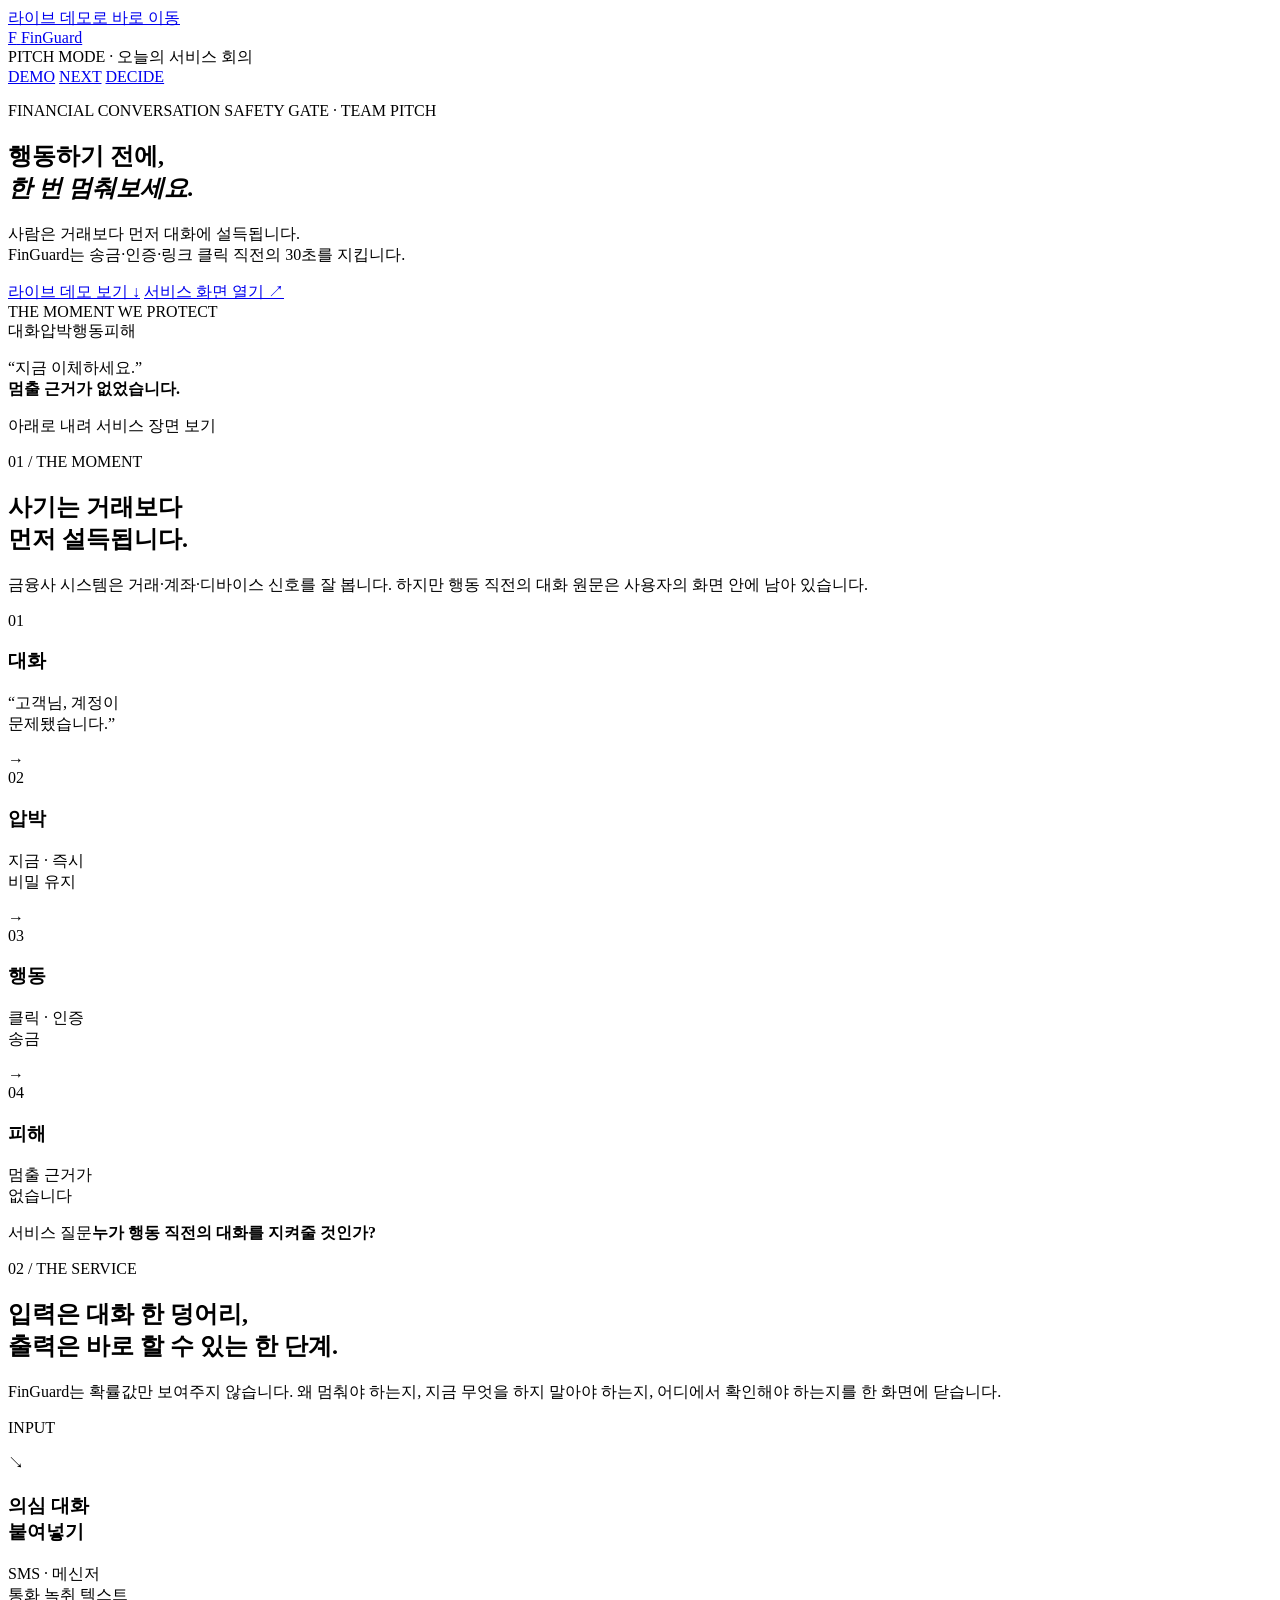
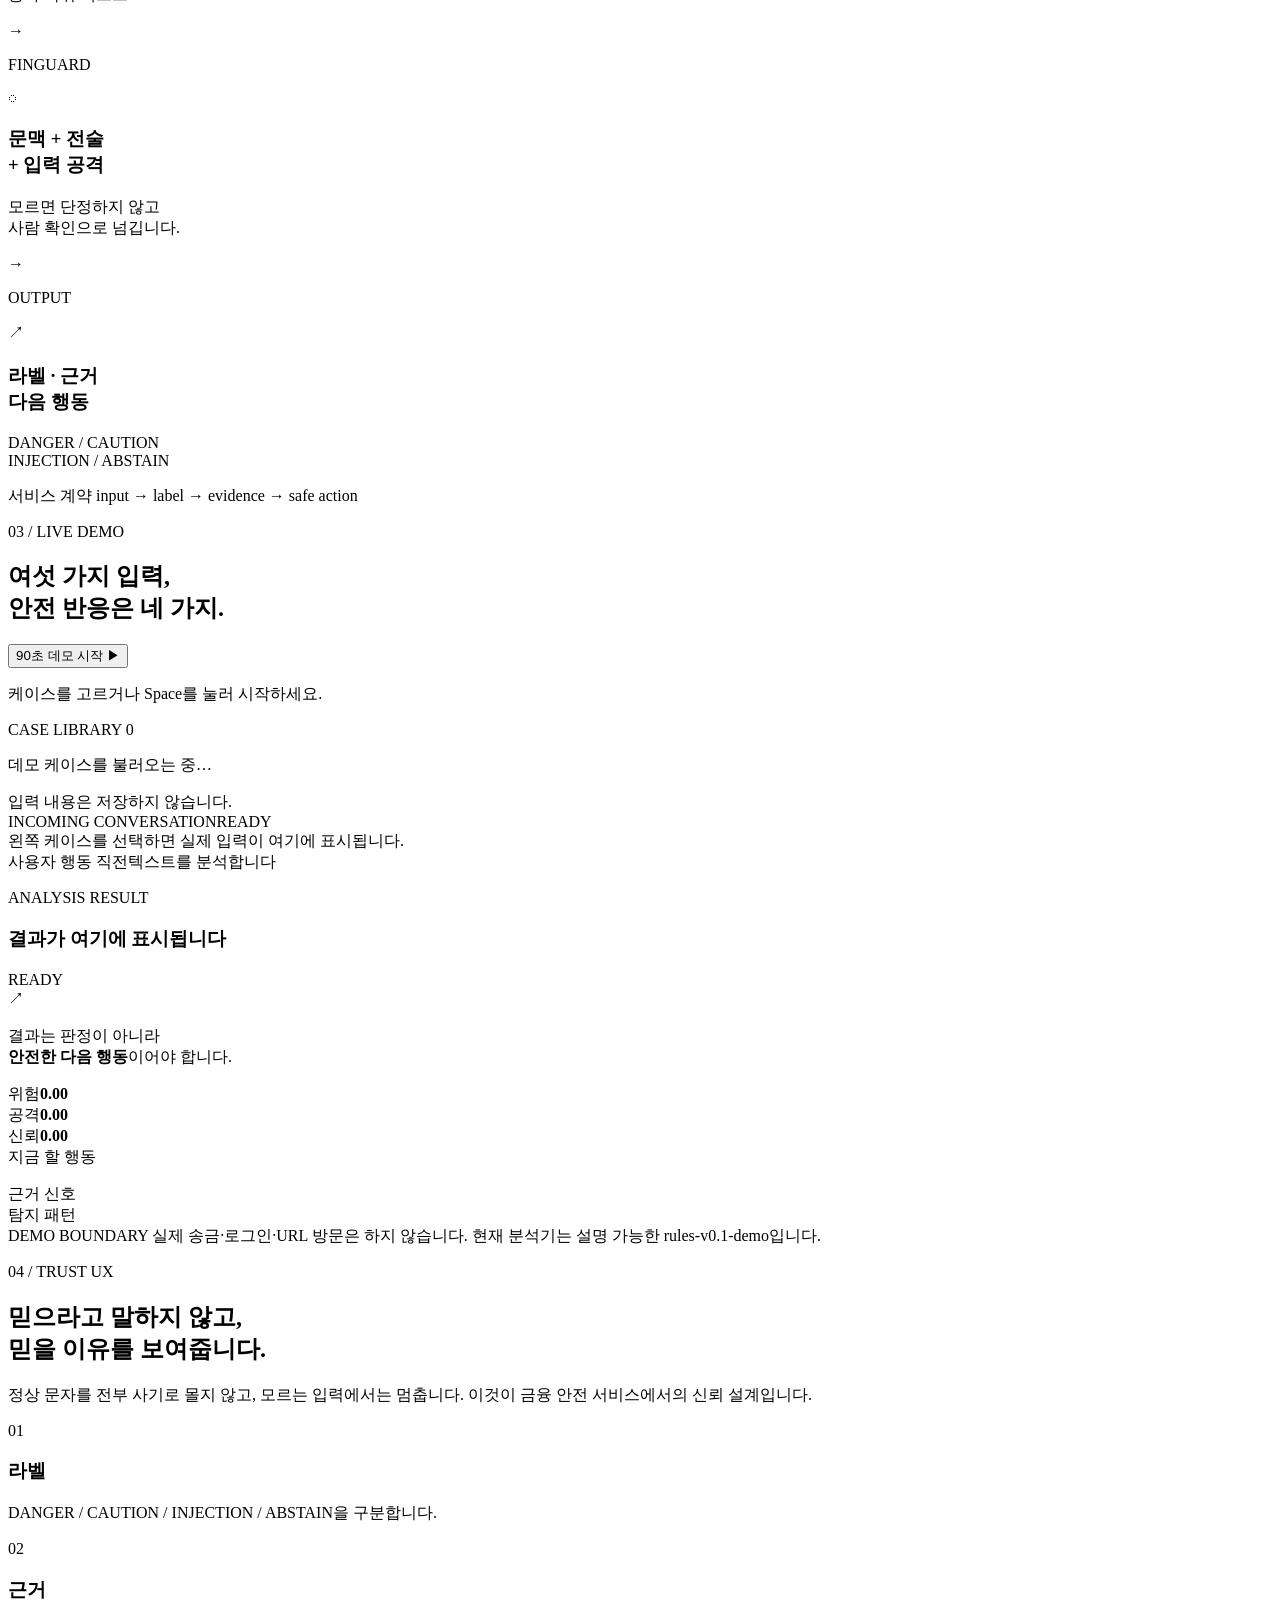
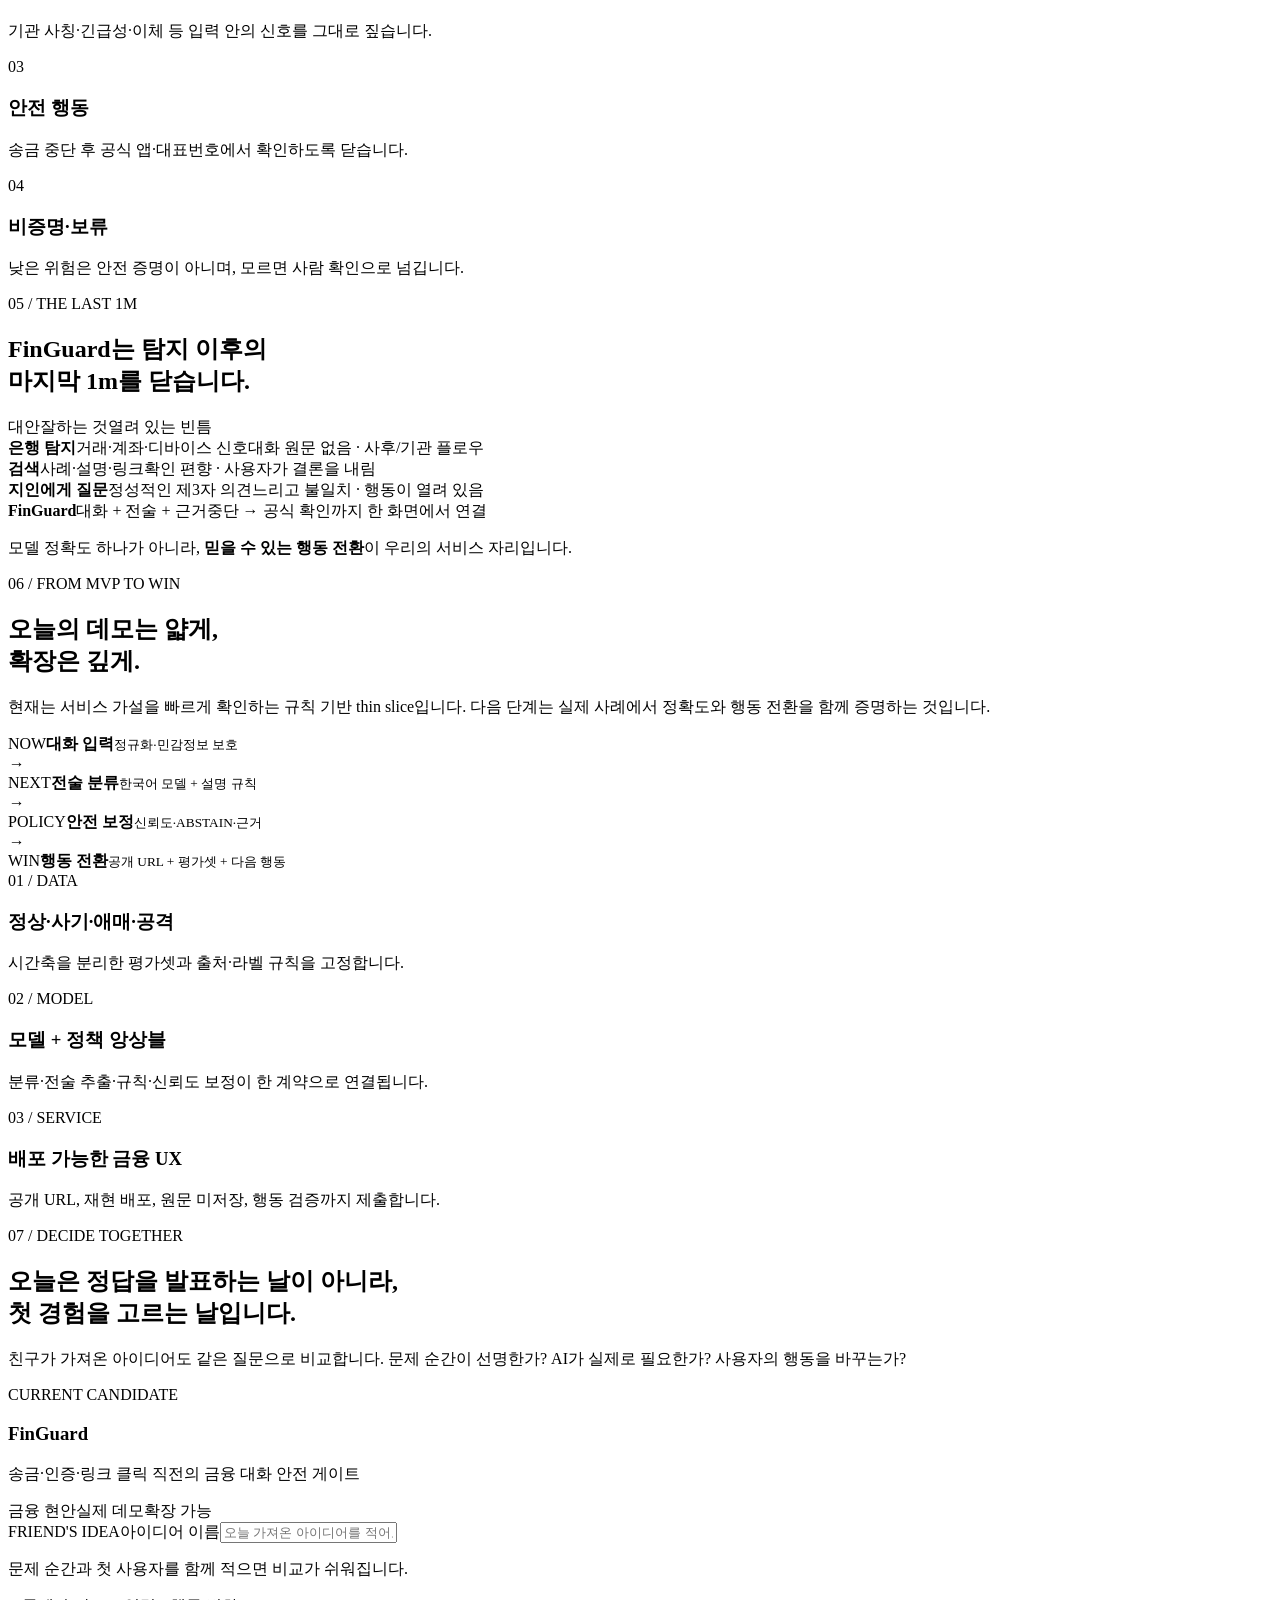
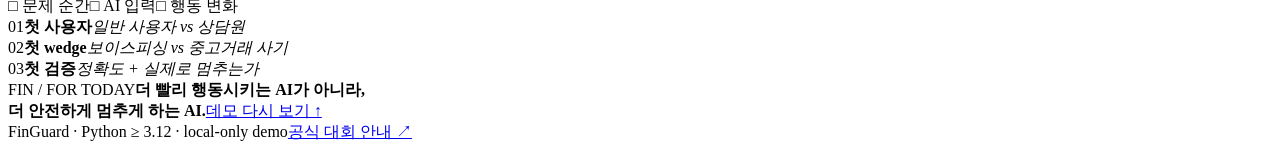
==== web/pitch.html @ 7140714a "feat: add meeting pitch mode and richer demo" ====
<!doctype html>
<html lang="ko">
  <head>
    <meta charset="utf-8" />
    <meta name="viewport" content="width=device-width, initial-scale=1" />
    <meta name="theme-color" content="#08111f" />
    <meta name="description" content="FinGuard 팀 미팅 발표 모드" />
    <title>FinGuard · 발표 모드</title>
    <link rel="icon" href="/favicon.svg" type="image/svg+xml" />
    <link rel="stylesheet" href="/pitch.css" />
  </head>
  <body class="pitch-page">
    <a class="skip-link" href="#pitch-demo">라이브 데모로 바로 이동</a>
    <header class="pitch-header">
      <a class="pitch-brand" href="/" aria-label="FinGuard 서비스 화면으로 이동">
        <span class="brand-mark">F</span>
        <span>FinGuard</span>
      </a>
      <div class="pitch-meta"><span class="live-dot"></span> PITCH MODE <span class="meta-divider">·</span> 오늘의 서비스 회의</div>
      <nav class="pitch-nav" aria-label="발표 섹션">
        <a href="#pitch-demo">DEMO</a>
        <a href="#expansion">NEXT</a>
        <a href="#decision">DECIDE</a>
      </nav>
    </header>

    <div class="progress-rail" aria-label="발표 진행률">
      <span class="progress-line"></span>
      <a href="#thesis" data-progress="thesis" aria-label="주장"></a>
      <a href="#moment" data-progress="moment" aria-label="문제 순간"></a>
      <a href="#service" data-progress="service" aria-label="서비스"></a>
      <a href="#pitch-demo" data-progress="pitch-demo" aria-label="라이브 데모"></a>
      <a href="#trust" data-progress="trust" aria-label="신뢰 경험"></a>
      <a href="#competition" data-progress="competition" aria-label="경쟁력"></a>
      <a href="#expansion" data-progress="expansion" aria-label="확장"></a>
      <a href="#decision" data-progress="decision" aria-label="결정"></a>
    </div>

    <main id="main-content">
      <section id="thesis" class="pitch-section hero-section" data-section="thesis">
        <div class="section-inner hero-inner">
          <div class="hero-copy">
            <p class="eyebrow">FINANCIAL CONVERSATION SAFETY GATE <span>·</span> TEAM PITCH</p>
            <h1>행동하기 전에,<br /><em>한 번 멈춰보세요.</em></h1>
            <p class="hero-lede">사람은 거래보다 먼저 대화에 설득됩니다.<br />FinGuard는 송금·인증·링크 클릭 직전의 30초를 지킵니다.</p>
            <div class="hero-actions">
              <a class="pitch-button pitch-button-primary" href="#pitch-demo">라이브 데모 보기 <span>↓</span></a>
              <a class="pitch-button pitch-button-quiet" href="/">서비스 화면 열기 <span>↗</span></a>
            </div>
          </div>
          <div class="hero-signal" aria-label="서비스 핵심 흐름">
            <div class="signal-caption">THE MOMENT WE PROTECT</div>
            <div class="signal-track">
              <span>대화</span><i></i><span>압박</span><i></i><span class="signal-hot">행동</span><i></i><span>피해</span>
            </div>
            <p>“지금 이체하세요.”<br /><strong>멈출 근거가 없었습니다.</strong></p>
          </div>
        </div>
        <div class="scroll-cue"><span></span> 아래로 내려 서비스 장면 보기</div>
      </section>

      <section id="moment" class="pitch-section light-section" data-section="moment">
        <div class="section-inner">
          <div class="section-heading split-heading">
            <div>
              <p class="section-index">01 / THE MOMENT</p>
              <h2>사기는 거래보다<br /><span>먼저 설득됩니다.</span></h2>
            </div>
            <p class="section-intro">금융사 시스템은 거래·계좌·디바이스 신호를 잘 봅니다. 하지만 행동 직전의 대화 원문은 사용자의 화면 안에 남아 있습니다.</p>
          </div>
          <div class="moment-track" aria-label="피해가 만들어지는 순서">
            <article class="moment-step"><span>01</span><h3>대화</h3><p>“고객님, 계정이<br />문제됐습니다.”</p></article>
            <div class="moment-arrow">→</div>
            <article class="moment-step"><span>02</span><h3>압박</h3><p>지금 · 즉시<br />비밀 유지</p></article>
            <div class="moment-arrow">→</div>
            <article class="moment-step moment-step-hot"><span>03</span><h3>행동</h3><p>클릭 · 인증<br />송금</p></article>
            <div class="moment-arrow">→</div>
            <article class="moment-step"><span>04</span><h3>피해</h3><p>멈출 근거가<br />없습니다</p></article>
          </div>
          <div class="question-strip"><span>서비스 질문</span><strong>누가 행동 직전의 대화를 지켜줄 것인가?</strong></div>
        </div>
      </section>

      <section id="service" class="pitch-section service-section" data-section="service">
        <div class="section-inner">
          <div class="section-heading">
            <p class="section-index">02 / THE SERVICE</p>
            <h2>입력은 대화 한 덩어리,<br /><span>출력은 바로 할 수 있는 한 단계.</span></h2>
            <p class="section-intro">FinGuard는 확률값만 보여주지 않습니다. 왜 멈춰야 하는지, 지금 무엇을 하지 말아야 하는지, 어디에서 확인해야 하는지를 한 화면에 닫습니다.</p>
          </div>
          <div class="service-flow">
            <article class="flow-block flow-input"><p class="flow-kicker">INPUT</p><div class="flow-icon">↘</div><h3>의심 대화<br />붙여넣기</h3><p>SMS · 메신저<br />통화 녹취 텍스트</p></article>
            <div class="flow-connector">→</div>
            <article class="flow-block flow-engine"><p class="flow-kicker">FINGUARD</p><div class="flow-icon">◌</div><h3>문맥 + 전술<br />+ 입력 공격</h3><p>모르면 단정하지 않고<br />사람 확인으로 넘깁니다.</p></article>
            <div class="flow-connector">→</div>
            <article class="flow-block flow-output"><p class="flow-kicker">OUTPUT</p><div class="flow-icon">↗</div><h3>라벨 · 근거<br />다음 행동</h3><p>DANGER / CAUTION<br />INJECTION / ABSTAIN</p></article>
          </div>
          <p class="service-caption"><span>서비스 계약</span> input → label → evidence → safe action</p>
        </div>
      </section>

      <section id="pitch-demo" class="pitch-section demo-section" data-section="pitch-demo">
        <div class="section-inner">
          <div class="section-heading demo-heading">
            <div>
              <p class="section-index">03 / LIVE DEMO</p>
              <h2>여섯 가지 입력,<br /><span>안전 반응은 네 가지.</span></h2>
            </div>
            <div class="demo-heading-actions">
              <button id="sequence-start" class="pitch-button pitch-button-primary" type="button">90초 데모 시작 <span>▶</span></button>
              <p id="sequence-status" class="sequence-status" role="status">케이스를 고르거나 Space를 눌러 시작하세요.</p>
            </div>
          </div>
          <div class="demo-stage">
            <aside class="case-rail" aria-label="데모 케이스">
              <div class="case-rail-label">CASE LIBRARY <span id="case-count">0</span></div>
              <div id="pitch-cases" class="pitch-cases">
                <p class="loading-note">데모 케이스를 불러오는 중…</p>
              </div>
              <div class="case-rail-note"><span class="dot-lime"></span> 입력 내용은 저장하지 않습니다.</div>
            </aside>
            <div class="demo-conversation">
              <div class="conversation-top"><span class="mini-label">INCOMING CONVERSATION</span><span id="pitch-case-id" class="case-id">READY</span></div>
              <div id="pitch-message" class="message-bubble empty-message">왼쪽 케이스를 선택하면 실제 입력이 여기에 표시됩니다.</div>
              <div class="conversation-hint"><span>사용자 행동 직전</span><span>텍스트를 분석합니다</span></div>
            </div>
            <article id="pitch-result" class="pitch-result is-empty" aria-live="polite">
              <div class="result-top"><div><p class="mini-label">ANALYSIS RESULT</p><h3 id="pitch-result-title">결과가 여기에 표시됩니다</h3></div><span id="pitch-result-label" class="result-pill">READY</span></div>
              <div id="pitch-empty" class="pitch-empty"><span class="empty-mark">↗</span><p>결과는 판정이 아니라<br /><strong>안전한 다음 행동</strong>이어야 합니다.</p></div>
              <div id="pitch-result-body" class="pitch-result-body is-hidden">
                <div class="pitch-score-grid"><div><span>위험</span><strong id="pitch-risk">0.00</strong></div><div><span>공격</span><strong id="pitch-injection">0.00</strong></div><div><span>신뢰</span><strong id="pitch-confidence">0.00</strong></div></div>
                <div class="pitch-action"><span class="action-label">지금 할 행동</span><p id="pitch-safe-action"></p></div>
                <div class="pitch-evidence-wrap"><span class="action-label">근거 신호</span><div id="pitch-evidence" class="pitch-chips"></div></div>
                <div class="pitch-reason-wrap"><span class="action-label">탐지 패턴</span><div id="pitch-reasons" class="pitch-chips pitch-chips-muted"></div></div>
              </div>
            </article>
          </div>
          <div class="demo-footnote"><span>DEMO BOUNDARY</span> 실제 송금·로그인·URL 방문은 하지 않습니다. 현재 분석기는 설명 가능한 rules-v0.1-demo입니다.</div>
        </div>
      </section>

      <section id="trust" class="pitch-section light-section" data-section="trust">
        <div class="section-inner">
          <div class="section-heading split-heading">
            <div><p class="section-index">04 / TRUST UX</p><h2>믿으라고 말하지 않고,<br /><span>믿을 이유를 보여줍니다.</span></h2></div>
            <p class="section-intro">정상 문자를 전부 사기로 몰지 않고, 모르는 입력에서는 멈춥니다. 이것이 금융 안전 서비스에서의 신뢰 설계입니다.</p>
          </div>
          <div class="trust-grid">
            <article><span class="trust-number">01</span><h3>라벨</h3><p>DANGER / CAUTION / INJECTION / ABSTAIN을 구분합니다.</p></article>
            <article><span class="trust-number">02</span><h3>근거</h3><p>기관 사칭·긴급성·이체 등 입력 안의 신호를 그대로 짚습니다.</p></article>
            <article><span class="trust-number">03</span><h3>안전 행동</h3><p>송금 중단 후 공식 앱·대표번호에서 확인하도록 닫습니다.</p></article>
            <article class="trust-card-caution"><span class="trust-number">04</span><h3>비증명·보류</h3><p>낮은 위험은 안전 증명이 아니며, 모르면 사람 확인으로 넘깁니다.</p></article>
          </div>
        </div>
      </section>

      <section id="competition" class="pitch-section competition-section" data-section="competition">
        <div class="section-inner">
          <div class="section-heading"><p class="section-index">05 / THE LAST 1M</p><h2>FinGuard는 탐지 이후의<br /><span>마지막 1m를 닫습니다.</span></h2></div>
          <div class="competition-table" role="table" aria-label="대안과 FinGuard 비교">
            <div class="competition-row competition-head" role="row"><span role="columnheader">대안</span><span role="columnheader">잘하는 것</span><span role="columnheader">열려 있는 빈틈</span></div>
            <div class="competition-row" role="row"><strong>은행 탐지</strong><span>거래·계좌·디바이스 신호</span><span>대화 원문 없음 · 사후/기관 플로우</span></div>
            <div class="competition-row" role="row"><strong>검색</strong><span>사례·설명·링크</span><span>확인 편향 · 사용자가 결론을 내림</span></div>
            <div class="competition-row" role="row"><strong>지인에게 질문</strong><span>정성적인 제3자 의견</span><span>느리고 불일치 · 행동이 열려 있음</span></div>
            <div class="competition-row competition-winner" role="row"><strong>FinGuard</strong><span>대화 + 전술 + 근거</span><span>중단 → 공식 확인까지 한 화면에서 연결</span></div>
          </div>
          <p class="competition-claim">모델 정확도 하나가 아니라, <strong>믿을 수 있는 행동 전환</strong>이 우리의 서비스 자리입니다.</p>
        </div>
      </section>

      <section id="expansion" class="pitch-section expansion-section" data-section="expansion">
        <div class="section-inner">
          <div class="section-heading split-heading"><div><p class="section-index">06 / FROM MVP TO WIN</p><h2>오늘의 데모는 얇게,<br /><span>확장은 깊게.</span></h2></div><p class="section-intro">현재는 서비스 가설을 빠르게 확인하는 규칙 기반 thin slice입니다. 다음 단계는 실제 사례에서 정확도와 행동 전환을 함께 증명하는 것입니다.</p></div>
          <div class="expansion-flow" aria-label="우승용 서비스 확장 구조">
            <div class="expand-node"><span>NOW</span><strong>대화 입력</strong><small>정규화·민감정보 보호</small></div><i>→</i><div class="expand-node"><span>NEXT</span><strong>전술 분류</strong><small>한국어 모델 + 설명 규칙</small></div><i>→</i><div class="expand-node"><span>POLICY</span><strong>안전 보정</strong><small>신뢰도·ABSTAIN·근거</small></div><i>→</i><div class="expand-node expand-node-final"><span>WIN</span><strong>행동 전환</strong><small>공개 URL + 평가셋 + 다음 행동</small></div>
          </div>
          <div class="roadmap-grid"><article><span>01 / DATA</span><h3>정상·사기·애매·공격</h3><p>시간축을 분리한 평가셋과 출처·라벨 규칙을 고정합니다.</p></article><article><span>02 / MODEL</span><h3>모델 + 정책 앙상블</h3><p>분류·전술 추출·규칙·신뢰도 보정이 한 계약으로 연결됩니다.</p></article><article><span>03 / SERVICE</span><h3>배포 가능한 금융 UX</h3><p>공개 URL, 재현 배포, 원문 미저장, 행동 검증까지 제출합니다.</p></article></div>
        </div>
      </section>

      <section id="decision" class="pitch-section decision-section" data-section="decision">
        <div class="section-inner">
          <div class="section-heading"><p class="section-index">07 / DECIDE TOGETHER</p><h2>오늘은 정답을 발표하는 날이 아니라,<br /><span>첫 경험을 고르는 날입니다.</span></h2><p class="section-intro">친구가 가져온 아이디어도 같은 질문으로 비교합니다. 문제 순간이 선명한가? AI가 실제로 필요한가? 사용자의 행동을 바꾸는가?</p></div>
          <div class="decision-grid">
            <article class="decision-card decision-card-current"><span class="decision-label">CURRENT CANDIDATE</span><h3>FinGuard</h3><p>송금·인증·링크 클릭 직전의 금융 대화 안전 게이트</p><div class="decision-tags"><span>금융 현안</span><span>실제 데모</span><span>확장 가능</span></div></article>
            <article class="decision-card decision-card-friend"><span class="decision-label">FRIEND'S IDEA</span><label for="friend-idea">아이디어 이름</label><input id="friend-idea" type="text" placeholder="오늘 가져온 아이디어를 적어보세요" maxlength="80" /><p id="friend-idea-preview">문제 순간과 첫 사용자를 함께 적으면 비교가 쉬워집니다.</p><div class="decision-checks"><span>□ 문제 순간</span><span>□ AI 입력</span><span>□ 행동 변화</span></div></article>
          </div>
          <div class="decision-list"><div><span>01</span><strong>첫 사용자</strong><em>일반 사용자 vs 상담원</em></div><div><span>02</span><strong>첫 wedge</strong><em>보이스피싱 vs 중고거래 사기</em></div><div><span>03</span><strong>첫 검증</strong><em>정확도 + 실제로 멈추는가</em></div></div>
          <div class="closing-line"><span>FIN / FOR TODAY</span><strong>더 빨리 행동시키는 AI가 아니라,<br />더 안전하게 멈추게 하는 AI.</strong><a class="pitch-button pitch-button-primary" href="#pitch-demo">데모 다시 보기 ↑</a></div>
        </div>
      </section>
    </main>

    <footer class="pitch-footer"><span>FinGuard · Python ≥ 3.12 · local-only demo</span><a href="https://daker.ai/public/hackathons/2026-finance-ai-challenge" target="_blank" rel="noreferrer">공식 대회 안내 ↗</a></footer>
    <script src="/pitch.js"></script>
  </body>
</html>
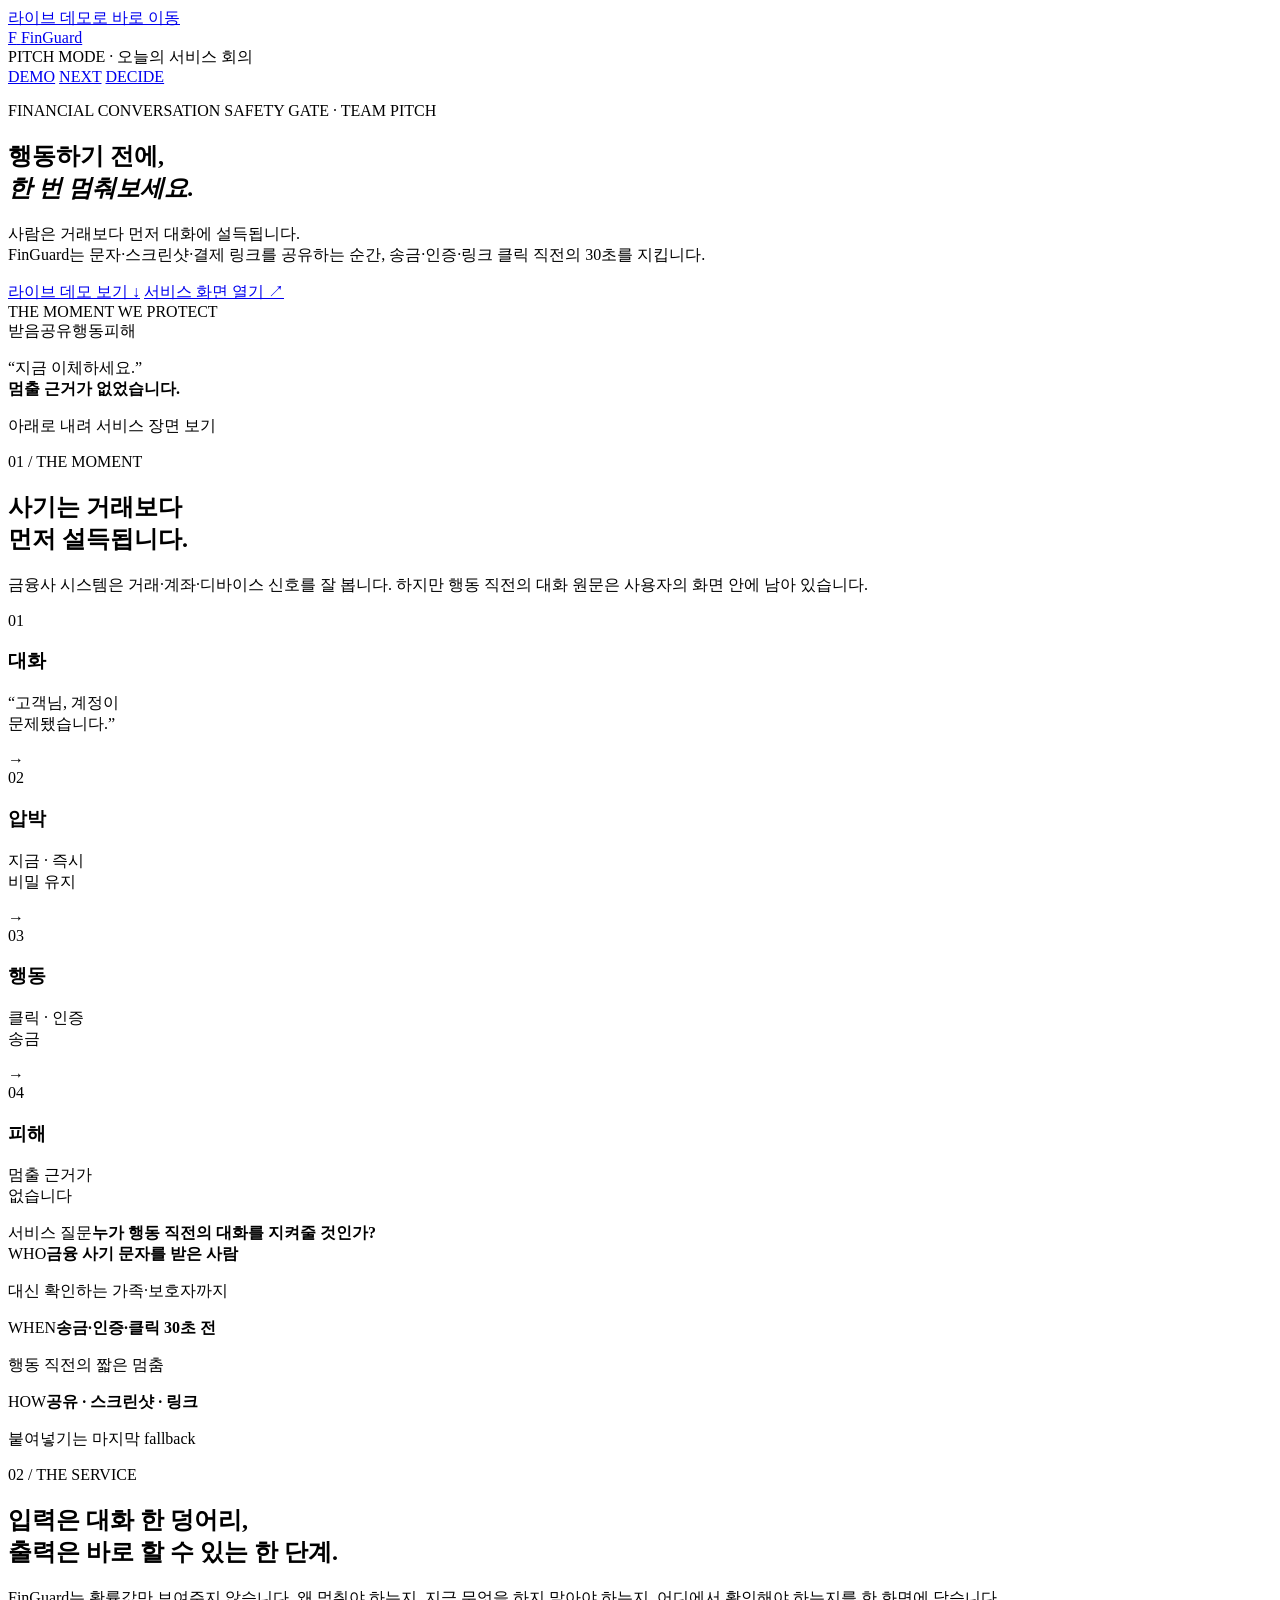
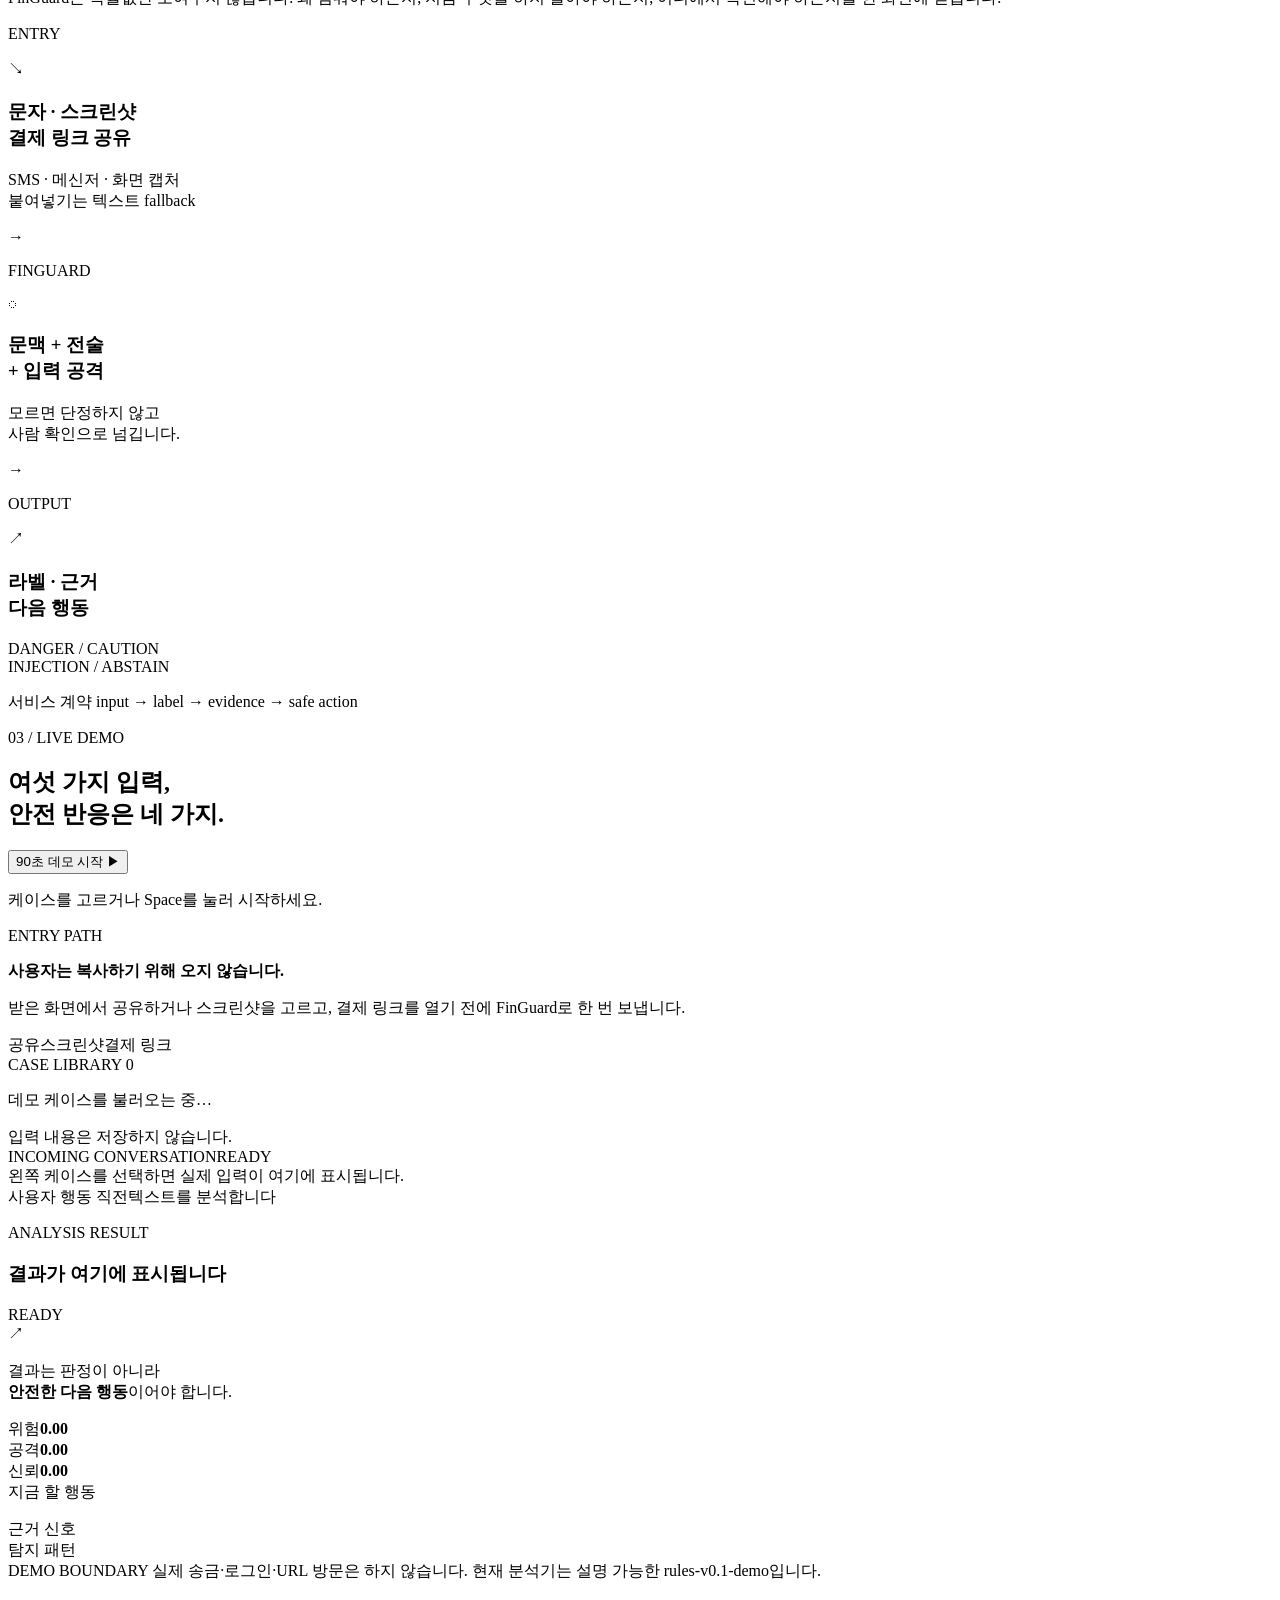
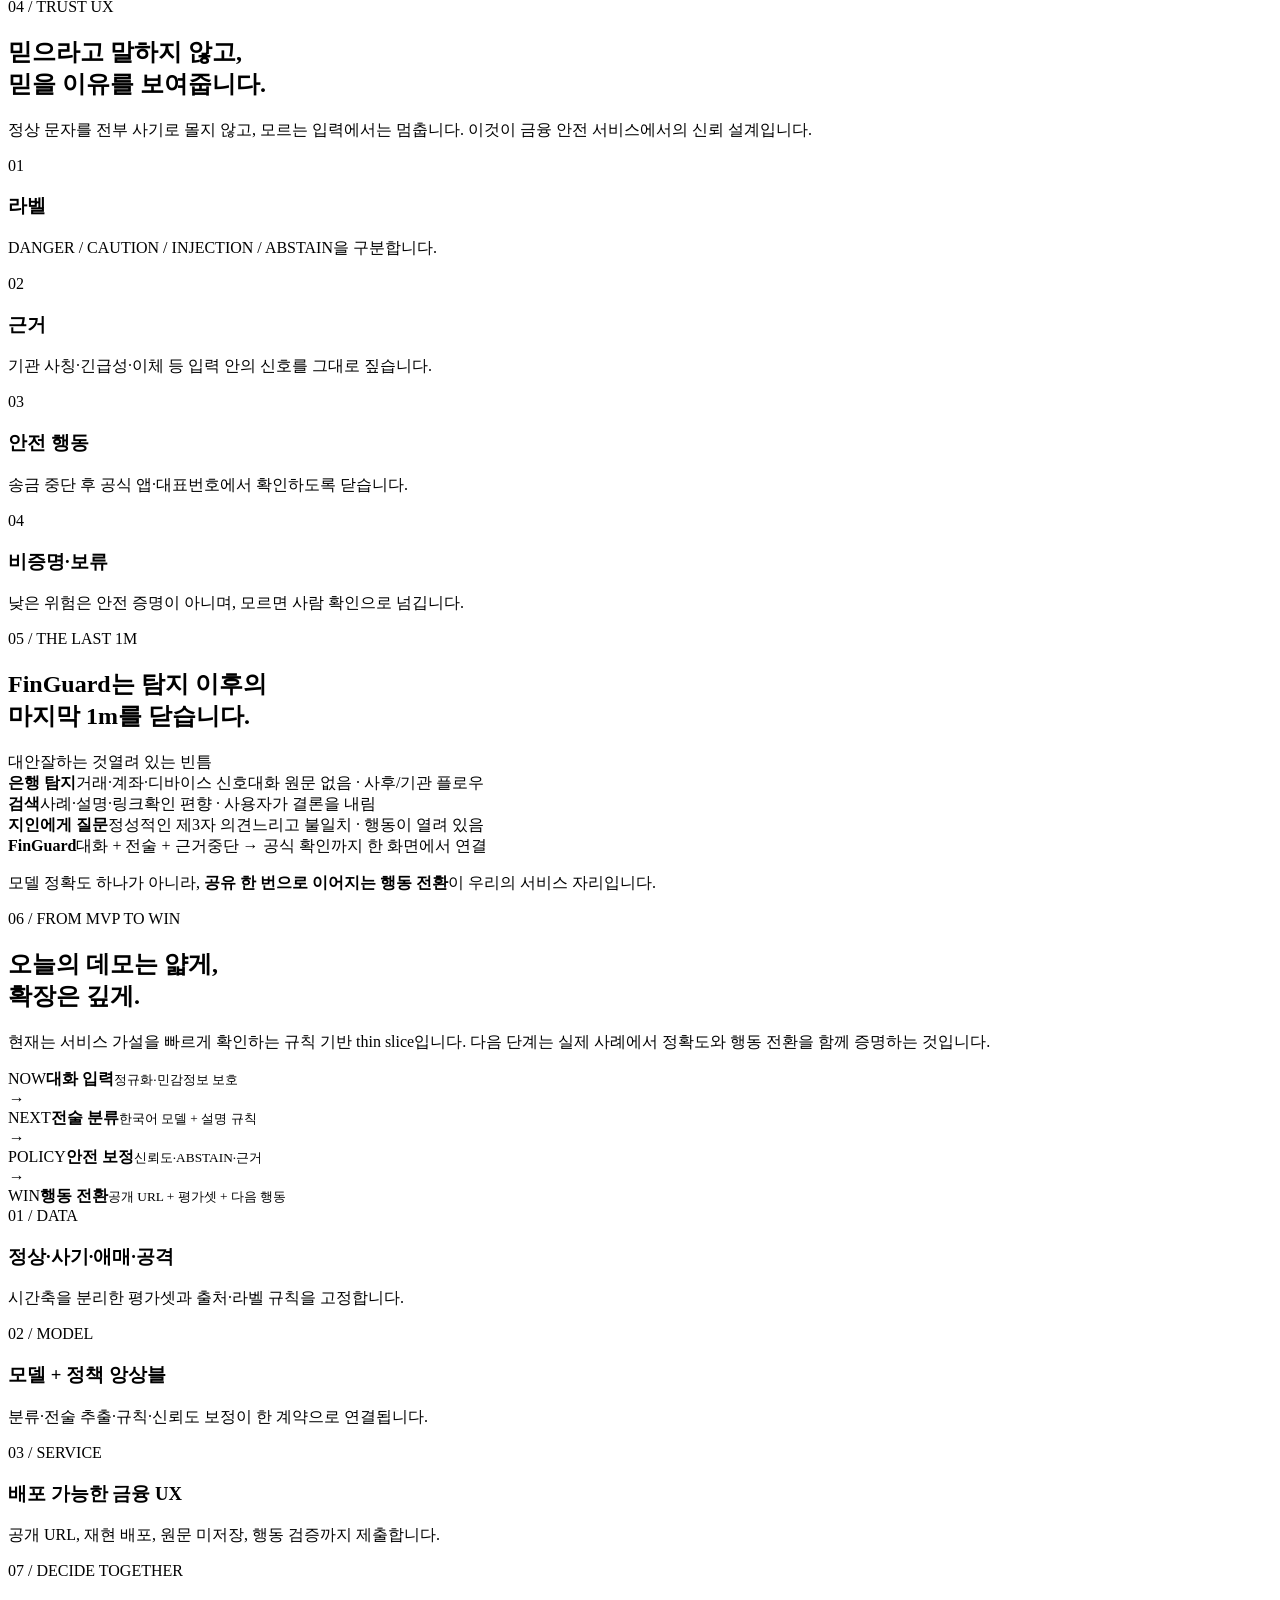
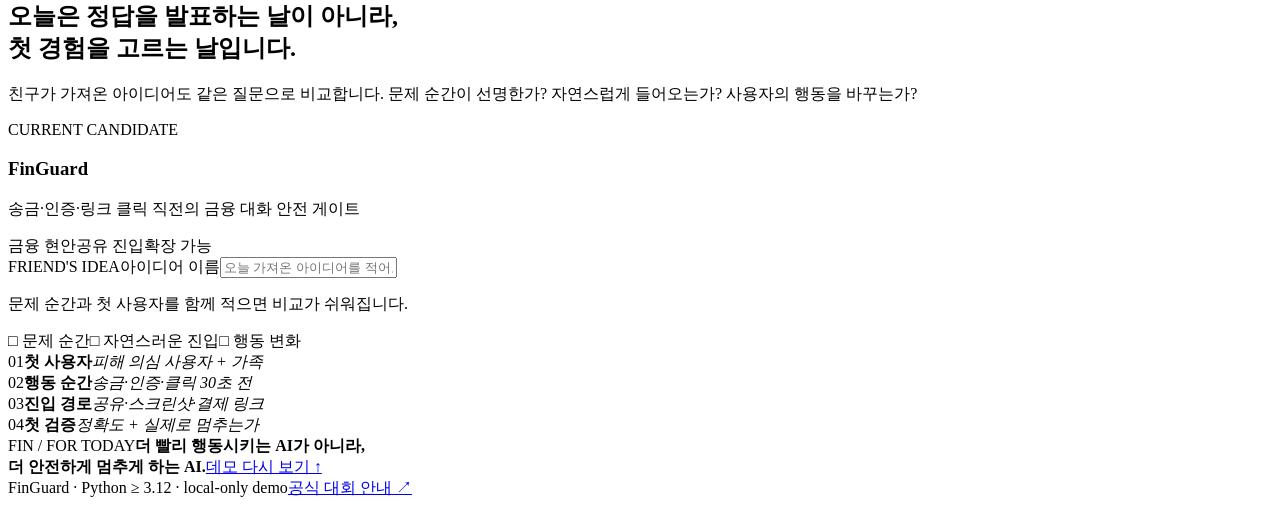
==== commit 394e5144: "feat: add low-friction safety gate entry paths" ====
--- a/web/pitch.html
+++ b/web/pitch.html
@@ -42,7 +42,7 @@
           <div class="hero-copy">
             <p class="eyebrow">FINANCIAL CONVERSATION SAFETY GATE <span>·</span> TEAM PITCH</p>
             <h1>행동하기 전에,<br /><em>한 번 멈춰보세요.</em></h1>
-            <p class="hero-lede">사람은 거래보다 먼저 대화에 설득됩니다.<br />FinGuard는 송금·인증·링크 클릭 직전의 30초를 지킵니다.</p>
+            <p class="hero-lede">사람은 거래보다 먼저 대화에 설득됩니다.<br />FinGuard는 문자·스크린샷·결제 링크를 공유하는 순간, 송금·인증·링크 클릭 직전의 30초를 지킵니다.</p>
             <div class="hero-actions">
               <a class="pitch-button pitch-button-primary" href="#pitch-demo">라이브 데모 보기 <span>↓</span></a>
               <a class="pitch-button pitch-button-quiet" href="/">서비스 화면 열기 <span>↗</span></a>
@@ -51,7 +51,7 @@
           <div class="hero-signal" aria-label="서비스 핵심 흐름">
             <div class="signal-caption">THE MOMENT WE PROTECT</div>
             <div class="signal-track">
-              <span>대화</span><i></i><span>압박</span><i></i><span class="signal-hot">행동</span><i></i><span>피해</span>
+              <span>받음</span><i></i><span>공유</span><i></i><span class="signal-hot">행동</span><i></i><span>피해</span>
             </div>
             <p>“지금 이체하세요.”<br /><strong>멈출 근거가 없었습니다.</strong></p>
           </div>
@@ -78,6 +78,11 @@
             <article class="moment-step"><span>04</span><h3>피해</h3><p>멈출 근거가<br />없습니다</p></article>
           </div>
           <div class="question-strip"><span>서비스 질문</span><strong>누가 행동 직전의 대화를 지켜줄 것인가?</strong></div>
+          <div class="target-strip" aria-label="첫 타깃과 사용 순간">
+            <article><span>WHO</span><strong>금융 사기 문자를 받은 사람</strong><p>대신 확인하는 가족·보호자까지</p></article>
+            <article><span>WHEN</span><strong>송금·인증·클릭 30초 전</strong><p>행동 직전의 짧은 멈춤</p></article>
+            <article><span>HOW</span><strong>공유 · 스크린샷 · 링크</strong><p>붙여넣기는 마지막 fallback</p></article>
+          </div>
         </div>
       </section>
 
@@ -89,7 +94,7 @@
             <p class="section-intro">FinGuard는 확률값만 보여주지 않습니다. 왜 멈춰야 하는지, 지금 무엇을 하지 말아야 하는지, 어디에서 확인해야 하는지를 한 화면에 닫습니다.</p>
           </div>
           <div class="service-flow">
-            <article class="flow-block flow-input"><p class="flow-kicker">INPUT</p><div class="flow-icon">↘</div><h3>의심 대화<br />붙여넣기</h3><p>SMS · 메신저<br />통화 녹취 텍스트</p></article>
+            <article class="flow-block flow-input"><p class="flow-kicker">ENTRY</p><div class="flow-icon">↘</div><h3>문자 · 스크린샷<br />결제 링크 공유</h3><p>SMS · 메신저 · 화면 캡처<br />붙여넣기는 텍스트 fallback</p></article>
             <div class="flow-connector">→</div>
             <article class="flow-block flow-engine"><p class="flow-kicker">FINGUARD</p><div class="flow-icon">◌</div><h3>문맥 + 전술<br />+ 입력 공격</h3><p>모르면 단정하지 않고<br />사람 확인으로 넘깁니다.</p></article>
             <div class="flow-connector">→</div>
@@ -110,6 +115,11 @@
               <button id="sequence-start" class="pitch-button pitch-button-primary" type="button">90초 데모 시작 <span>▶</span></button>
               <p id="sequence-status" class="sequence-status" role="status">케이스를 고르거나 Space를 눌러 시작하세요.</p>
             </div>
+          </div>
+          <div class="demo-entry-bar">
+            <div><p class="mini-label">ENTRY PATH</p><strong>사용자는 복사하기 위해 오지 않습니다.</strong></div>
+            <p>받은 화면에서 공유하거나 스크린샷을 고르고, 결제 링크를 열기 전에 FinGuard로 한 번 보냅니다.</p>
+            <div class="demo-entry-tags"><span>공유</span><span>스크린샷</span><span>결제 링크</span></div>
           </div>
           <div class="demo-stage">
             <aside class="case-rail" aria-label="데모 케이스">
@@ -164,7 +174,7 @@
             <div class="competition-row" role="row"><strong>지인에게 질문</strong><span>정성적인 제3자 의견</span><span>느리고 불일치 · 행동이 열려 있음</span></div>
             <div class="competition-row competition-winner" role="row"><strong>FinGuard</strong><span>대화 + 전술 + 근거</span><span>중단 → 공식 확인까지 한 화면에서 연결</span></div>
           </div>
-          <p class="competition-claim">모델 정확도 하나가 아니라, <strong>믿을 수 있는 행동 전환</strong>이 우리의 서비스 자리입니다.</p>
+          <p class="competition-claim">모델 정확도 하나가 아니라, <strong>공유 한 번으로 이어지는 행동 전환</strong>이 우리의 서비스 자리입니다.</p>
         </div>
       </section>
 
@@ -180,12 +190,12 @@
 
       <section id="decision" class="pitch-section decision-section" data-section="decision">
         <div class="section-inner">
-          <div class="section-heading"><p class="section-index">07 / DECIDE TOGETHER</p><h2>오늘은 정답을 발표하는 날이 아니라,<br /><span>첫 경험을 고르는 날입니다.</span></h2><p class="section-intro">친구가 가져온 아이디어도 같은 질문으로 비교합니다. 문제 순간이 선명한가? AI가 실제로 필요한가? 사용자의 행동을 바꾸는가?</p></div>
+          <div class="section-heading"><p class="section-index">07 / DECIDE TOGETHER</p><h2>오늘은 정답을 발표하는 날이 아니라,<br /><span>첫 경험을 고르는 날입니다.</span></h2><p class="section-intro">친구가 가져온 아이디어도 같은 질문으로 비교합니다. 문제 순간이 선명한가? 자연스럽게 들어오는가? 사용자의 행동을 바꾸는가?</p></div>
           <div class="decision-grid">
-            <article class="decision-card decision-card-current"><span class="decision-label">CURRENT CANDIDATE</span><h3>FinGuard</h3><p>송금·인증·링크 클릭 직전의 금융 대화 안전 게이트</p><div class="decision-tags"><span>금융 현안</span><span>실제 데모</span><span>확장 가능</span></div></article>
-            <article class="decision-card decision-card-friend"><span class="decision-label">FRIEND'S IDEA</span><label for="friend-idea">아이디어 이름</label><input id="friend-idea" type="text" placeholder="오늘 가져온 아이디어를 적어보세요" maxlength="80" /><p id="friend-idea-preview">문제 순간과 첫 사용자를 함께 적으면 비교가 쉬워집니다.</p><div class="decision-checks"><span>□ 문제 순간</span><span>□ AI 입력</span><span>□ 행동 변화</span></div></article>
-          </div>
-          <div class="decision-list"><div><span>01</span><strong>첫 사용자</strong><em>일반 사용자 vs 상담원</em></div><div><span>02</span><strong>첫 wedge</strong><em>보이스피싱 vs 중고거래 사기</em></div><div><span>03</span><strong>첫 검증</strong><em>정확도 + 실제로 멈추는가</em></div></div>
+            <article class="decision-card decision-card-current"><span class="decision-label">CURRENT CANDIDATE</span><h3>FinGuard</h3><p>송금·인증·링크 클릭 직전의 금융 대화 안전 게이트</p><div class="decision-tags"><span>금융 현안</span><span>공유 진입</span><span>확장 가능</span></div></article>
+            <article class="decision-card decision-card-friend"><span class="decision-label">FRIEND'S IDEA</span><label for="friend-idea">아이디어 이름</label><input id="friend-idea" type="text" placeholder="오늘 가져온 아이디어를 적어보세요" maxlength="80" /><p id="friend-idea-preview">문제 순간과 첫 사용자를 함께 적으면 비교가 쉬워집니다.</p><div class="decision-checks"><span>□ 문제 순간</span><span>□ 자연스러운 진입</span><span>□ 행동 변화</span></div></article>
+          </div>
+          <div class="decision-list"><div><span>01</span><strong>첫 사용자</strong><em>피해 의심 사용자 + 가족</em></div><div><span>02</span><strong>행동 순간</strong><em>송금·인증·클릭 30초 전</em></div><div><span>03</span><strong>진입 경로</strong><em>공유·스크린샷·결제 링크</em></div><div><span>04</span><strong>첫 검증</strong><em>정확도 + 실제로 멈추는가</em></div></div>
           <div class="closing-line"><span>FIN / FOR TODAY</span><strong>더 빨리 행동시키는 AI가 아니라,<br />더 안전하게 멈추게 하는 AI.</strong><a class="pitch-button pitch-button-primary" href="#pitch-demo">데모 다시 보기 ↑</a></div>
         </div>
       </section>
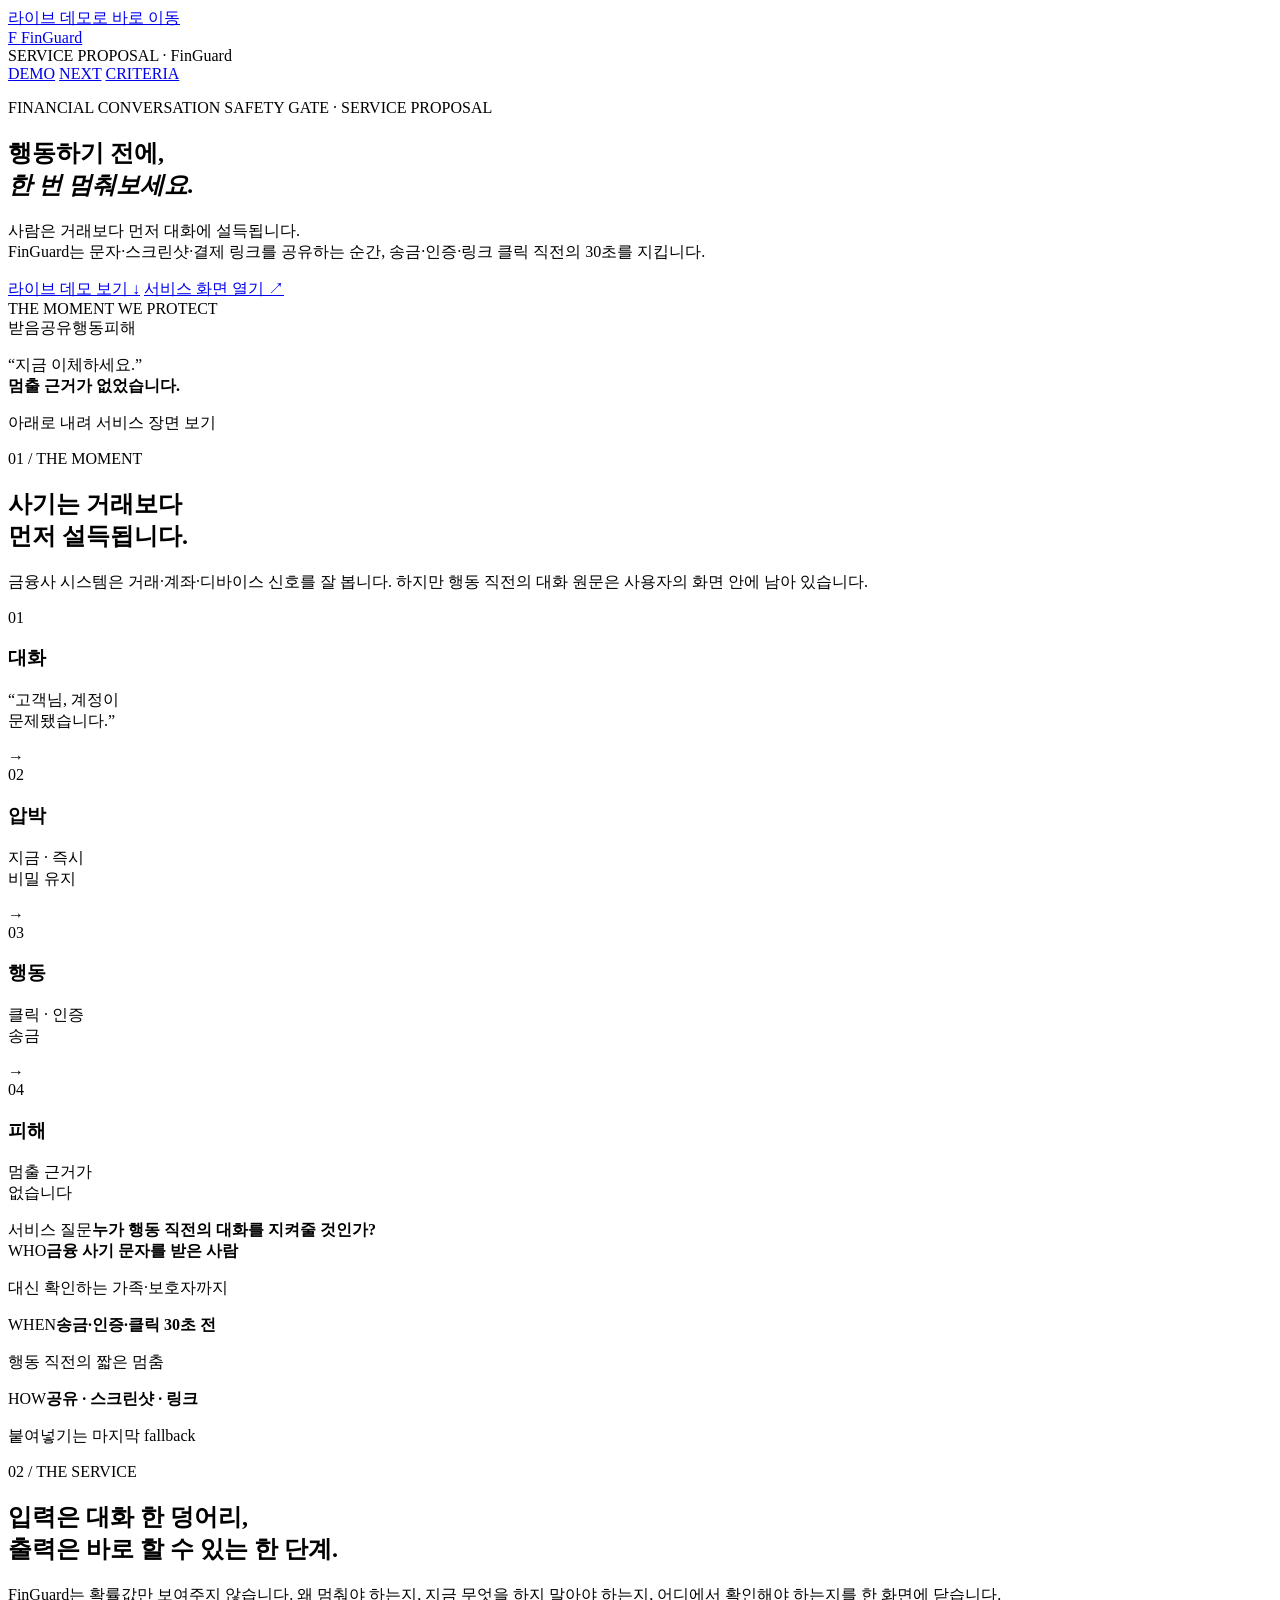
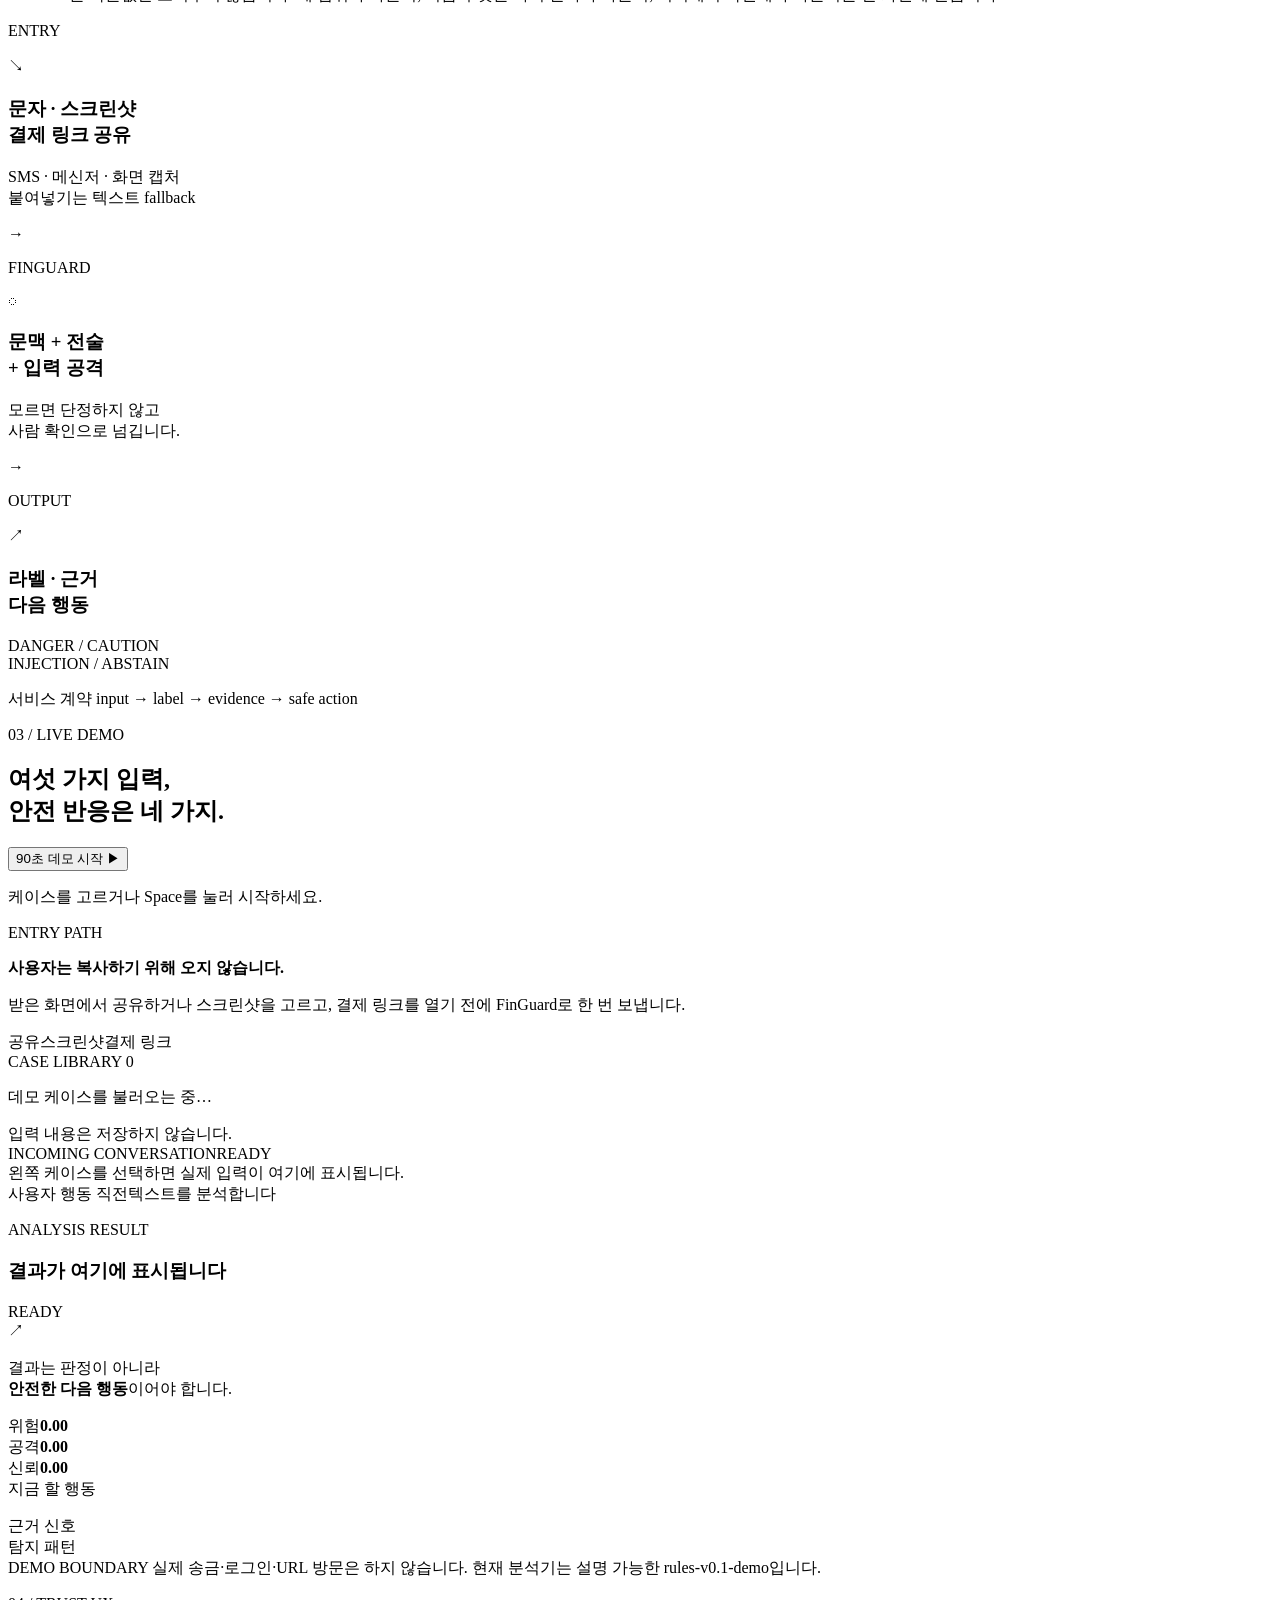
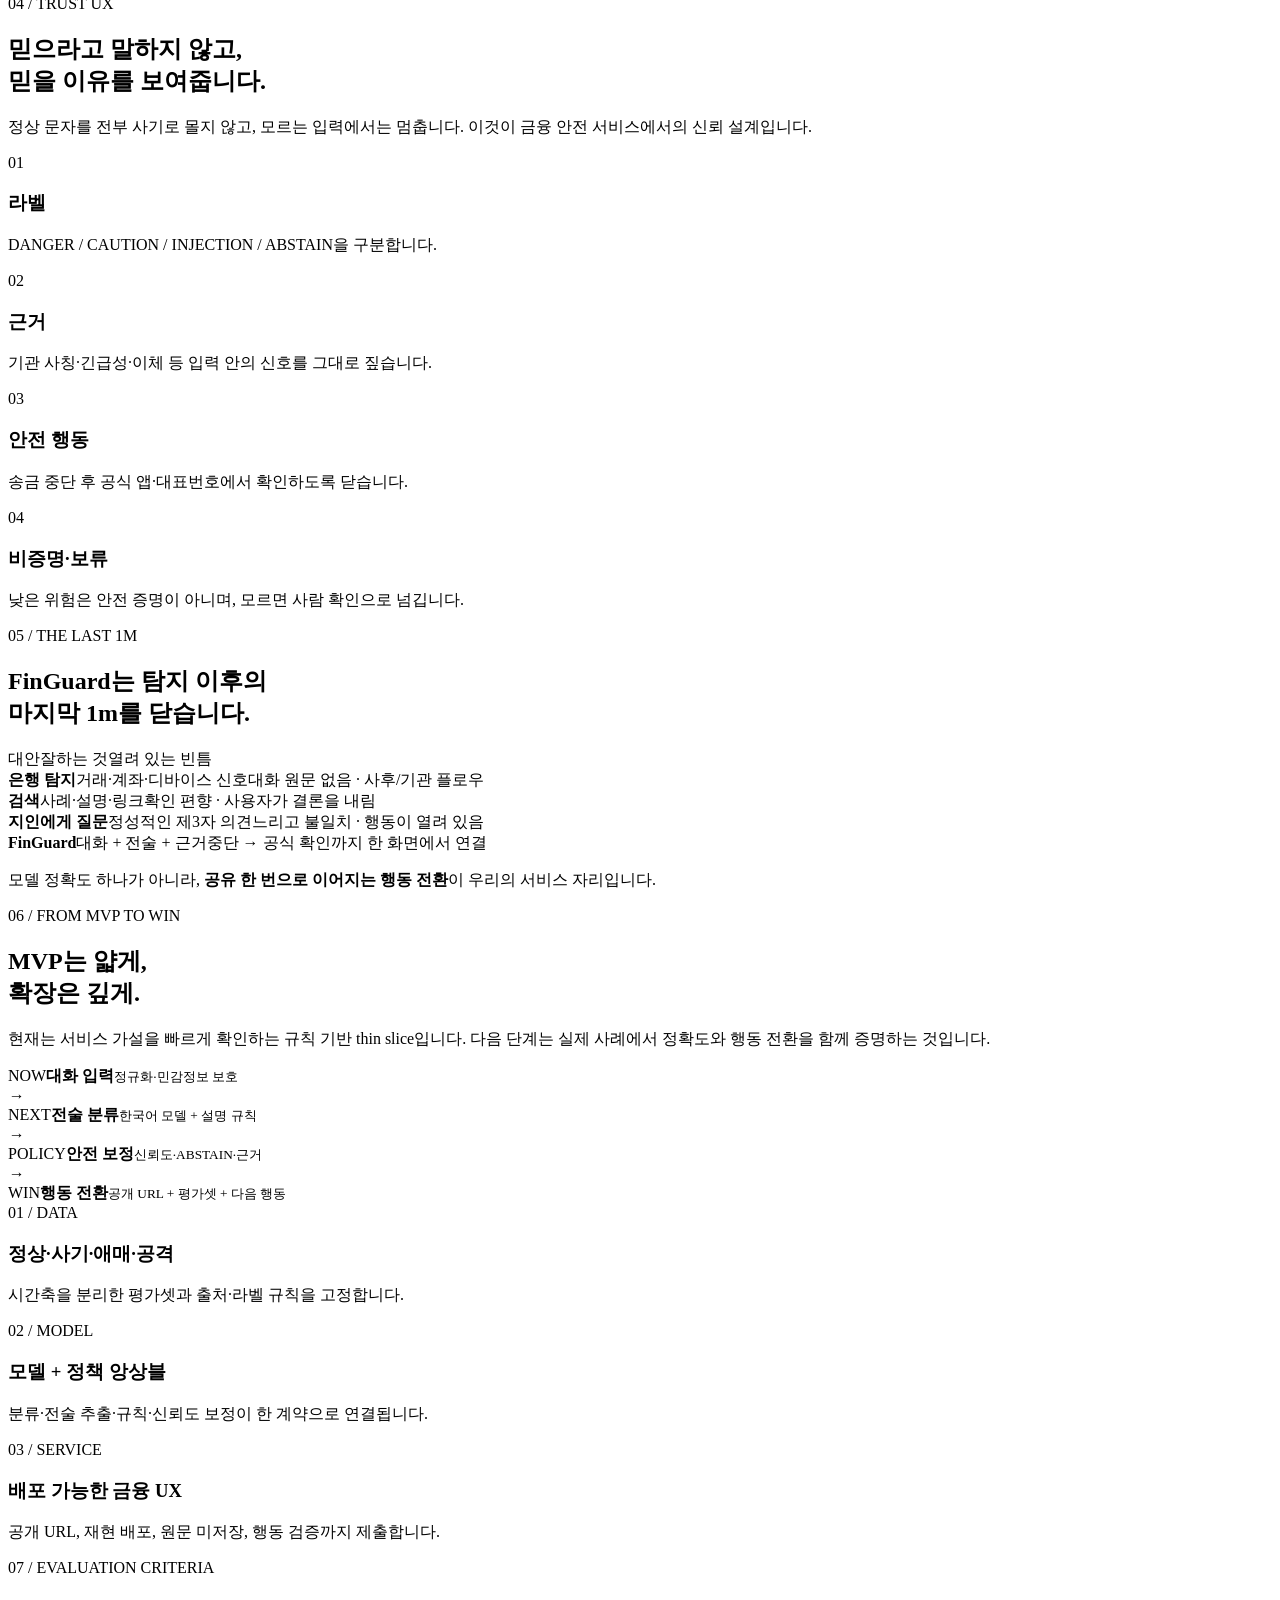
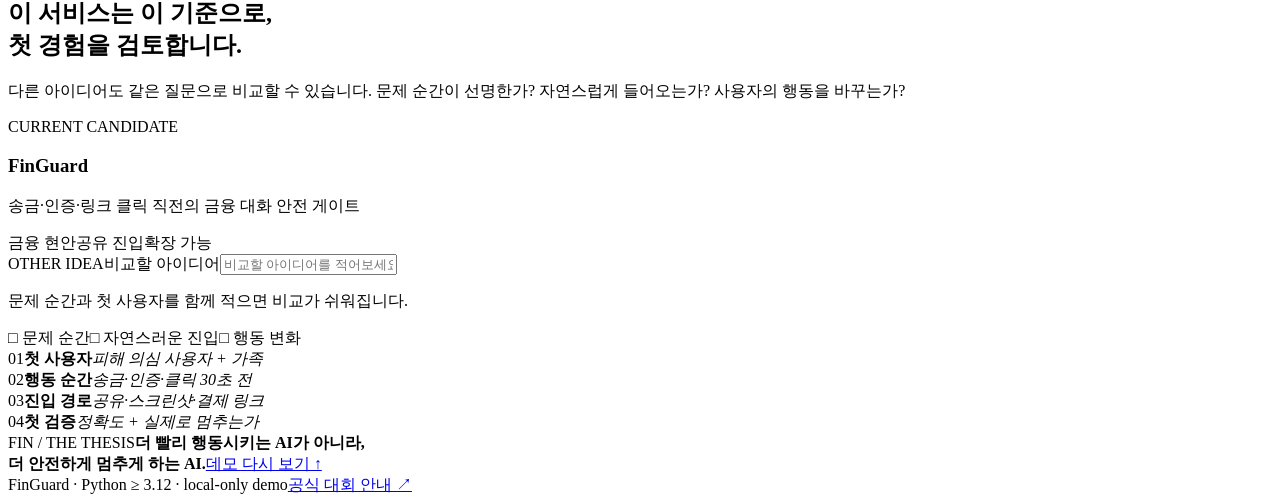
==== commit eb4bd59a: "docs: prepare async service proposal handoff" ====
--- a/web/pitch.html
+++ b/web/pitch.html
@@ -4,8 +4,8 @@
     <meta charset="utf-8" />
     <meta name="viewport" content="width=device-width, initial-scale=1" />
     <meta name="theme-color" content="#08111f" />
-    <meta name="description" content="FinGuard 팀 미팅 발표 모드" />
-    <title>FinGuard · 발표 모드</title>
+    <meta name="description" content="FinGuard 서비스 제안서" />
+    <title>FinGuard · 서비스 제안서</title>
     <link rel="icon" href="/favicon.svg" type="image/svg+xml" />
     <link rel="stylesheet" href="/pitch.css" />
   </head>
@@ -16,11 +16,11 @@
         <span class="brand-mark">F</span>
         <span>FinGuard</span>
       </a>
-      <div class="pitch-meta"><span class="live-dot"></span> PITCH MODE <span class="meta-divider">·</span> 오늘의 서비스 회의</div>
+      <div class="pitch-meta"><span class="live-dot"></span> SERVICE PROPOSAL <span class="meta-divider">·</span> FinGuard</div>
       <nav class="pitch-nav" aria-label="발표 섹션">
         <a href="#pitch-demo">DEMO</a>
         <a href="#expansion">NEXT</a>
-        <a href="#decision">DECIDE</a>
+        <a href="#decision">CRITERIA</a>
       </nav>
     </header>
 
@@ -40,7 +40,7 @@
       <section id="thesis" class="pitch-section hero-section" data-section="thesis">
         <div class="section-inner hero-inner">
           <div class="hero-copy">
-            <p class="eyebrow">FINANCIAL CONVERSATION SAFETY GATE <span>·</span> TEAM PITCH</p>
+            <p class="eyebrow">FINANCIAL CONVERSATION SAFETY GATE <span>·</span> SERVICE PROPOSAL</p>
             <h1>행동하기 전에,<br /><em>한 번 멈춰보세요.</em></h1>
             <p class="hero-lede">사람은 거래보다 먼저 대화에 설득됩니다.<br />FinGuard는 문자·스크린샷·결제 링크를 공유하는 순간, 송금·인증·링크 클릭 직전의 30초를 지킵니다.</p>
             <div class="hero-actions">
@@ -180,7 +180,7 @@
 
       <section id="expansion" class="pitch-section expansion-section" data-section="expansion">
         <div class="section-inner">
-          <div class="section-heading split-heading"><div><p class="section-index">06 / FROM MVP TO WIN</p><h2>오늘의 데모는 얇게,<br /><span>확장은 깊게.</span></h2></div><p class="section-intro">현재는 서비스 가설을 빠르게 확인하는 규칙 기반 thin slice입니다. 다음 단계는 실제 사례에서 정확도와 행동 전환을 함께 증명하는 것입니다.</p></div>
+          <div class="section-heading split-heading"><div><p class="section-index">06 / FROM MVP TO WIN</p><h2>MVP는 얇게,<br /><span>확장은 깊게.</span></h2></div><p class="section-intro">현재는 서비스 가설을 빠르게 확인하는 규칙 기반 thin slice입니다. 다음 단계는 실제 사례에서 정확도와 행동 전환을 함께 증명하는 것입니다.</p></div>
           <div class="expansion-flow" aria-label="우승용 서비스 확장 구조">
             <div class="expand-node"><span>NOW</span><strong>대화 입력</strong><small>정규화·민감정보 보호</small></div><i>→</i><div class="expand-node"><span>NEXT</span><strong>전술 분류</strong><small>한국어 모델 + 설명 규칙</small></div><i>→</i><div class="expand-node"><span>POLICY</span><strong>안전 보정</strong><small>신뢰도·ABSTAIN·근거</small></div><i>→</i><div class="expand-node expand-node-final"><span>WIN</span><strong>행동 전환</strong><small>공개 URL + 평가셋 + 다음 행동</small></div>
           </div>
@@ -190,13 +190,13 @@
 
       <section id="decision" class="pitch-section decision-section" data-section="decision">
         <div class="section-inner">
-          <div class="section-heading"><p class="section-index">07 / DECIDE TOGETHER</p><h2>오늘은 정답을 발표하는 날이 아니라,<br /><span>첫 경험을 고르는 날입니다.</span></h2><p class="section-intro">친구가 가져온 아이디어도 같은 질문으로 비교합니다. 문제 순간이 선명한가? 자연스럽게 들어오는가? 사용자의 행동을 바꾸는가?</p></div>
+          <div class="section-heading"><p class="section-index">07 / EVALUATION CRITERIA</p><h2>이 서비스는 이 기준으로,<br /><span>첫 경험을 검토합니다.</span></h2><p class="section-intro">다른 아이디어도 같은 질문으로 비교할 수 있습니다. 문제 순간이 선명한가? 자연스럽게 들어오는가? 사용자의 행동을 바꾸는가?</p></div>
           <div class="decision-grid">
             <article class="decision-card decision-card-current"><span class="decision-label">CURRENT CANDIDATE</span><h3>FinGuard</h3><p>송금·인증·링크 클릭 직전의 금융 대화 안전 게이트</p><div class="decision-tags"><span>금융 현안</span><span>공유 진입</span><span>확장 가능</span></div></article>
-            <article class="decision-card decision-card-friend"><span class="decision-label">FRIEND'S IDEA</span><label for="friend-idea">아이디어 이름</label><input id="friend-idea" type="text" placeholder="오늘 가져온 아이디어를 적어보세요" maxlength="80" /><p id="friend-idea-preview">문제 순간과 첫 사용자를 함께 적으면 비교가 쉬워집니다.</p><div class="decision-checks"><span>□ 문제 순간</span><span>□ 자연스러운 진입</span><span>□ 행동 변화</span></div></article>
+            <article class="decision-card decision-card-friend"><span class="decision-label">OTHER IDEA</span><label for="friend-idea">비교할 아이디어</label><input id="friend-idea" type="text" placeholder="비교할 아이디어를 적어보세요" maxlength="80" /><p id="friend-idea-preview">문제 순간과 첫 사용자를 함께 적으면 비교가 쉬워집니다.</p><div class="decision-checks"><span>□ 문제 순간</span><span>□ 자연스러운 진입</span><span>□ 행동 변화</span></div></article>
           </div>
           <div class="decision-list"><div><span>01</span><strong>첫 사용자</strong><em>피해 의심 사용자 + 가족</em></div><div><span>02</span><strong>행동 순간</strong><em>송금·인증·클릭 30초 전</em></div><div><span>03</span><strong>진입 경로</strong><em>공유·스크린샷·결제 링크</em></div><div><span>04</span><strong>첫 검증</strong><em>정확도 + 실제로 멈추는가</em></div></div>
-          <div class="closing-line"><span>FIN / FOR TODAY</span><strong>더 빨리 행동시키는 AI가 아니라,<br />더 안전하게 멈추게 하는 AI.</strong><a class="pitch-button pitch-button-primary" href="#pitch-demo">데모 다시 보기 ↑</a></div>
+          <div class="closing-line"><span>FIN / THE THESIS</span><strong>더 빨리 행동시키는 AI가 아니라,<br />더 안전하게 멈추게 하는 AI.</strong><a class="pitch-button pitch-button-primary" href="#pitch-demo">데모 다시 보기 ↑</a></div>
         </div>
       </section>
     </main>
